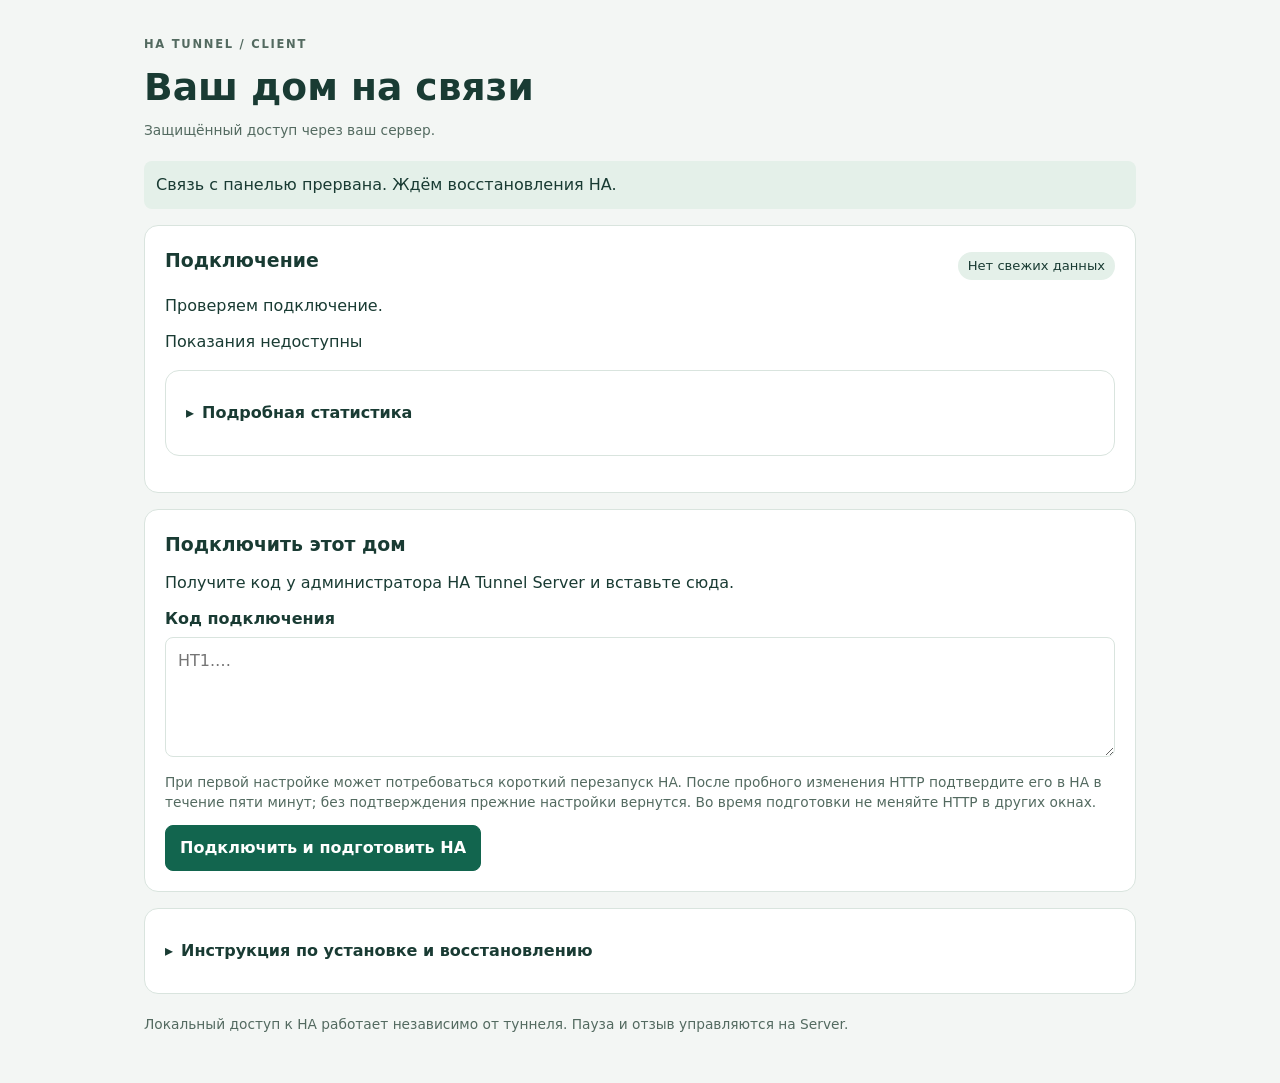
==== verification/client/app/templates/index.html @ 2f97a594 "Fix authorization, restore, resource limits and release verification for 0.3.2" ====
<!doctype html>
<html lang="ru"><head><meta charset="utf-8"><meta name="viewport" content="width=device-width,initial-scale=1"><title>HA Tunnel · Client</title><link rel="stylesheet" href="style.css"><script src="app.js" defer></script></head>
<body><main><header><p class="eyebrow">HA TUNNEL / CLIENT</p><h1>Ваш дом на связи</h1><p class="hint">Защищённый доступ через ваш сервер.</p></header><p id="notice" role="alert"></p>
<section><div class="section-title"><h2>Подключение</h2><span id="badge" class="badge">Загрузка…</span></div><p id="status" role="status" aria-live="polite">Проверяем подключение.</p><a id="address" hidden target="_blank" rel="noopener noreferrer"></a><p id="access" class="brief"></p><div id="telemetry" class="metrics">Показания недоступны</div><details><summary>Подробная статистика</summary><div id="traffic" class="metrics"></div><p id="updated" class="hint"></p><p id="since" class="hint"></p><p class="hint">Приём и передача — со стороны этого Client. Трафик включает проверки связи; шифрование транспорта не учитывается.</p><p id="mqtt-status" class="hint"></p></details></section>
<section id="setup"><h2>Подключить этот дом</h2><p>Получите код у администратора HA Tunnel Server и вставьте сюда.</p><form id="connect"><label for="invitation">Код подключения</label><textarea id="invitation" rows="4" maxlength="2048" spellcheck="false" autocomplete="off" placeholder="HT1.…" required></textarea><p class="hint">При первой настройке может потребоваться короткий перезапуск HA. После пробного изменения HTTP подтвердите его в HA в течение пяти минут; без подтверждения прежние настройки вернутся. Во время подготовки не меняйте HTTP в других окнах.</p><button id="connect-button">Подключить и подготовить HA</button></form></section>
<section id="retry-section" hidden><h2>Привязка сохранена</h2><p>Если подготовка не завершилась, повторите её. Новый код не нужен. При необходимости HA кратко перезапустится.</p><button id="retry">Повторить подготовку</button></section>
<section id="confirm-http" hidden><h2>Подтвердите настройку в Home Assistant</h2><p>Откройте настройки сети и подтвердите работу HTTP в течение пяти минут. После подтверждения Client подключится сам.</p><a href="/config/network" target="_blank" rel="noopener noreferrer">Открыть настройки сети HA</a></section>
<details id="rebind-section" hidden><summary id="rebind-title">Заменить код подключения</summary><p id="rebind-message">Получите новый код того же подключения. Адрес и настройки HA сохранятся.</p><form id="rebind"><label for="replacement">Новый код</label><textarea id="replacement" rows="4" maxlength="2048" autocomplete="off" spellcheck="false" required></textarea><button id="rebind-button">Применить новый код</button></form></details>
<details id="other-section" hidden><summary>Другое подключение</summary><p>Переход на другой сервер или объект заменит привязку этого Client. Настройки HTTP в HA сохранятся. Старое подключение на Server автоматически не удаляется.</p><form id="other"><label for="other-code">Код нового подключения</label><textarea id="other-code" rows="4" maxlength="2048" autocomplete="off" spellcheck="false" required></textarea><label class="check"><input id="other-confirmed" type="checkbox" required>Заменить текущую привязку новым подключением</label><button id="other-button" class="secondary">Заменить подключение</button></form></details>
<details id="help"><summary>Инструкция по установке и восстановлению</summary><div id="help-content">Загрузка инструкции…</div></details><footer>Локальный доступ к HA работает независимо от туннеля. Пауза и отзыв управляются на Server.</footer></main></body></html>
---- verification/client/app/templates/style.css ----
:root{font-family:system-ui,-apple-system,'Segoe UI',sans-serif;color:#193b33;background:#f3f6f4;font-size:16px;line-height:1.5;color-scheme:light dark;--surface:#fff;--line:#d9e4de;--muted:#536a60;--accent:#12654e;--soft:#e4f0e9}*{box-sizing:border-box}body{margin:0}main{max-width:1040px;margin:auto;padding:28px 24px}header{margin-bottom:20px}.eyebrow{font-size:.72rem;letter-spacing:.15em;font-weight:700;color:var(--muted)}h1{font-size:clamp(1.65rem,4vw,2.35rem);line-height:1.2;margin:10px 0}h2{font-size:1.18rem;margin:0 0 12px}h3{font-size:1rem}p{margin:8px 0 12px}.hint,footer,label span{font-size:.86rem;color:var(--muted)}section,details{background:var(--surface);border:1px solid var(--line);border-radius:14px;padding:20px;margin:16px 0}details details,article details{padding:12px;margin:12px 0}summary{cursor:pointer;font-weight:600;min-height:44px;display:flex;align-items:center;gap:8px}summary:before{content:'▸'}details[open]>summary:before{content:'▾'}label{display:block;font-weight:600;margin:12px 0 6px}input,textarea,select{width:100%;min-width:0;padding:11px 12px;border:1px solid var(--line);border-radius:8px;font:inherit;background:var(--surface);color:inherit;min-height:44px}textarea{resize:vertical;overflow-wrap:anywhere}button{min-height:44px;border:1px solid var(--accent);background:var(--accent);color:white;border-radius:8px;padding:10px 14px;font:inherit;font-weight:600;cursor:pointer;white-space:normal}button:disabled{opacity:.5;cursor:default}button:hover:not(:disabled){filter:brightness(.94)}.secondary,nav button{background:transparent;color:var(--accent)}.danger{color:#af3434;border-color:#af3434;background:transparent}.controls,.row,.section-title,nav{display:flex;gap:8px;align-items:center;flex-wrap:wrap}.section-title{justify-content:space-between}.row input{flex:1}.controls{margin:12px 0}.client{padding:16px 0;border-bottom:1px solid var(--line)}.client:last-child{border:0}.card-top{display:flex;gap:12px;align-items:center;justify-content:space-between}.card-top>div{min-width:0}.domain{font-weight:600}.status{font-size:.9rem}.brief{font-size:.86rem;color:var(--muted)}a{color:var(--accent);overflow-wrap:anywhere}nav{padding-bottom:4px;gap:6px}nav button{flex:1;border-color:var(--line);font-size:.9rem}nav button[aria-selected=true]{background:var(--accent);color:white}#notice:not(:empty){padding:12px;background:var(--soft);border-radius:8px}.grid,.duration-fields{display:grid;grid-template-columns:repeat(2,minmax(0,1fr));gap:10px}.grid label,.duration-fields label{margin:0}.duration-fields{grid-template-columns:repeat(3,minmax(0,1fr))}.check{display:flex;gap:10px;align-items:center;font-weight:400}.check input{width:20px;min-height:20px;flex:none}.metrics{display:grid;grid-template-columns:repeat(2,minmax(0,1fr));gap:8px}.metric small{display:block;color:var(--muted)}.metric strong{font-size:.95rem;font-weight:600}dialog{width:min(600px,calc(100% - 24px));max-height:90vh;overflow:auto;border:1px solid var(--line);border-radius:14px;background:var(--surface);color:inherit;padding:20px}dialog::backdrop{background:#10251e80}.journal-item{padding:14px 0;border-bottom:1px solid var(--line)}.journal-item p{margin:4px 0}.badge{display:inline-block;border-radius:20px;padding:4px 10px;background:var(--soft);font-size:.82rem}#help-content{overflow-wrap:anywhere}#help-content pre{white-space:pre-wrap;font:inherit}footer{margin:20px 0}button:focus-visible,input:focus-visible,textarea:focus-visible,a:focus-visible,summary:focus-visible,select:focus-visible{outline:3px solid #cba150;outline-offset:3px}[hidden]{display:none!important}@media(max-width:600px){main{padding:18px 12px}section,details{padding:16px}.duration-fields{grid-template-columns:repeat(2,minmax(0,1fr))}.grid{grid-template-columns:1fr}.card-top{align-items:flex-start}.card-top button{flex:none}.controls button{flex:1}.row button{width:100%}nav{display:grid;grid-template-columns:repeat(2,minmax(0,1fr))}.brief{line-height:1.6}h1{max-width:22ch}}@media(prefers-color-scheme:dark){:root{background:#14231e;color:#e5eee8;--surface:#1d3027;--line:#385044;--muted:#b4c6ba;--accent:#82d6af;--soft:#2a493a}button{background:#246e52;border-color:#82d6af;color:#fff}.secondary,nav button{background:transparent;color:var(--accent)}nav button[aria-selected=true]{background:#246e52;color:white}.danger{color:#ffb2a7;border-color:#ffb2a7}}table{width:100%;border-collapse:collapse;table-layout:fixed;font-size:.85rem}td{border:1px solid var(--line);padding:8px;overflow-wrap:anywhere}
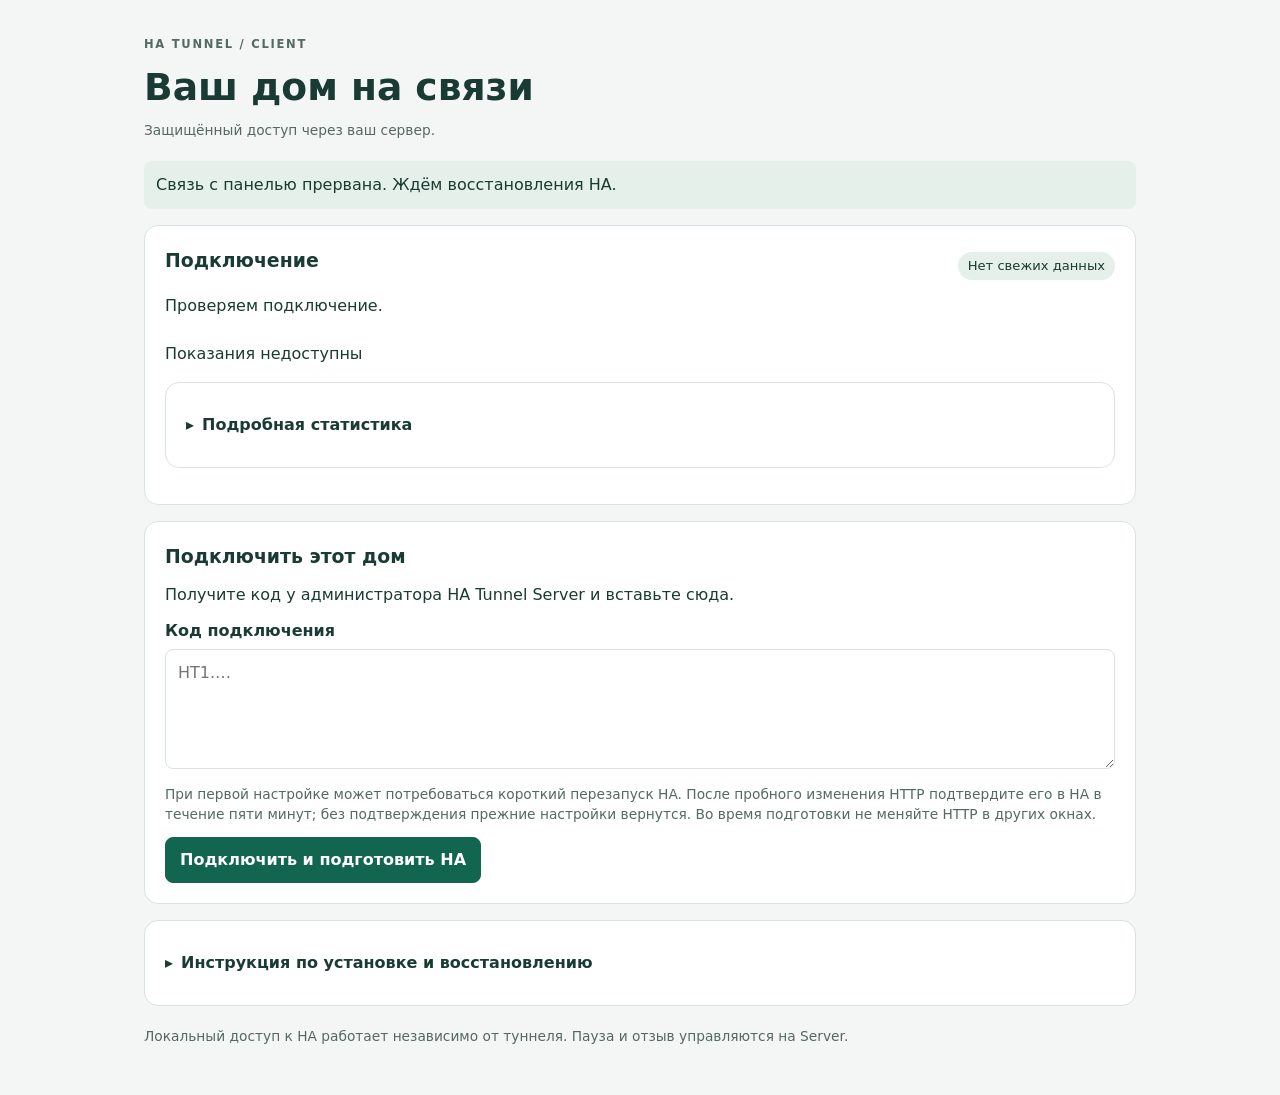
==== commit 021336a9: "feat: calendar subscriptions, diagnostics and domain migration 0.4.0" ====
--- a/verification/client/app/templates/index.html
+++ b/verification/client/app/templates/index.html
@@ -1,7 +1,7 @@
 <!doctype html>
 <html lang="ru"><head><meta charset="utf-8"><meta name="viewport" content="width=device-width,initial-scale=1"><title>HA Tunnel · Client</title><link rel="stylesheet" href="style.css"><script src="app.js" defer></script></head>
 <body><main><header><p class="eyebrow">HA TUNNEL / CLIENT</p><h1>Ваш дом на связи</h1><p class="hint">Защищённый доступ через ваш сервер.</p></header><p id="notice" role="alert"></p>
-<section><div class="section-title"><h2>Подключение</h2><span id="badge" class="badge">Загрузка…</span></div><p id="status" role="status" aria-live="polite">Проверяем подключение.</p><a id="address" hidden target="_blank" rel="noopener noreferrer"></a><p id="access" class="brief"></p><div id="telemetry" class="metrics">Показания недоступны</div><details><summary>Подробная статистика</summary><div id="traffic" class="metrics"></div><p id="updated" class="hint"></p><p id="since" class="hint"></p><p class="hint">Приём и передача — со стороны этого Client. Трафик включает проверки связи; шифрование транспорта не учитывается.</p><p id="mqtt-status" class="hint"></p></details></section>
+<section><div class="section-title"><h2>Подключение</h2><span id="badge" class="badge">Загрузка…</span></div><p id="status" role="status" aria-live="polite">Проверяем подключение.</p><a id="address" hidden target="_blank" rel="noopener noreferrer"></a><p id="access" class="brief"></p><div id="billing" class="metrics"></div><p id="billing-pause" class="brief"></p><p id="billing-updated" class="hint"></p><div id="telemetry" class="metrics">Показания недоступны</div><details><summary>Подробная статистика</summary><div id="traffic" class="metrics"></div><p id="updated" class="hint"></p><p id="since" class="hint"></p><p class="hint">Приём и передача — со стороны этого Client. Трафик включает проверки связи; шифрование транспорта не учитывается.</p><p id="mqtt-status" class="hint"></p></details></section>
 <section id="setup"><h2>Подключить этот дом</h2><p>Получите код у администратора HA Tunnel Server и вставьте сюда.</p><form id="connect"><label for="invitation">Код подключения</label><textarea id="invitation" rows="4" maxlength="2048" spellcheck="false" autocomplete="off" placeholder="HT1.…" required></textarea><p class="hint">При первой настройке может потребоваться короткий перезапуск HA. После пробного изменения HTTP подтвердите его в HA в течение пяти минут; без подтверждения прежние настройки вернутся. Во время подготовки не меняйте HTTP в других окнах.</p><button id="connect-button">Подключить и подготовить HA</button></form></section>
 <section id="retry-section" hidden><h2>Привязка сохранена</h2><p>Если подготовка не завершилась, повторите её. Новый код не нужен. При необходимости HA кратко перезапустится.</p><button id="retry">Повторить подготовку</button></section>
 <section id="confirm-http" hidden><h2>Подтвердите настройку в Home Assistant</h2><p>Откройте настройки сети и подтвердите работу HTTP в течение пяти минут. После подтверждения Client подключится сам.</p><a href="/config/network" target="_blank" rel="noopener noreferrer">Открыть настройки сети HA</a></section>
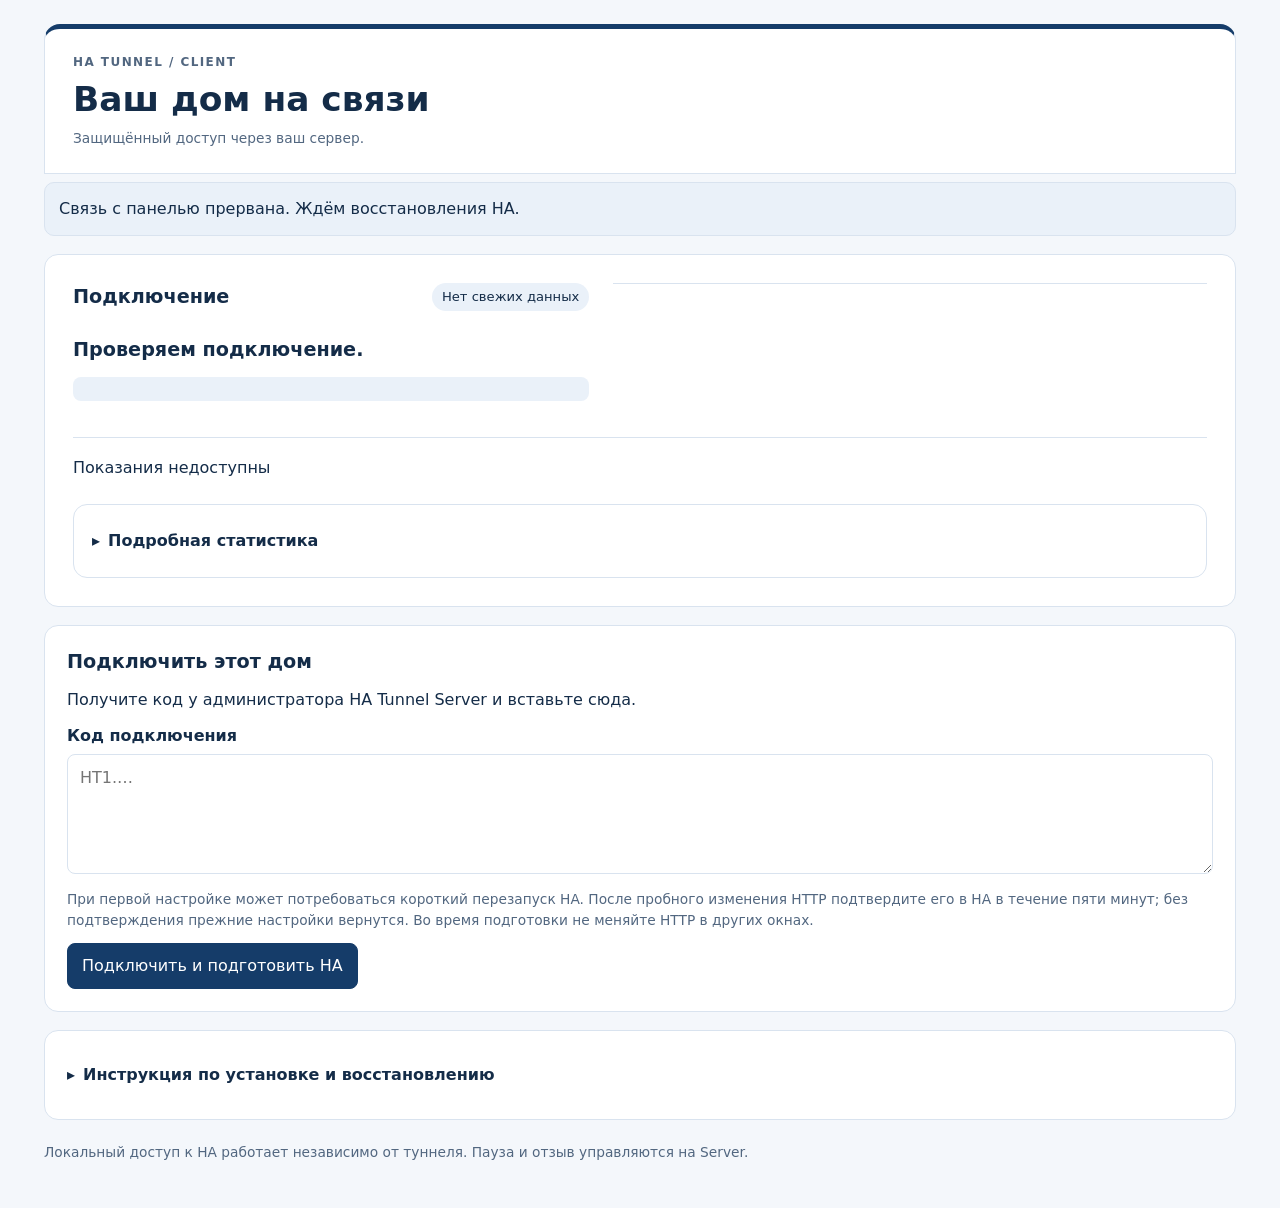
==== commit e4740e93: "feat: navy and white card interface 0.4.1" ====
--- a/verification/client/app/templates/index.html
+++ b/verification/client/app/templates/index.html
@@ -1,7 +1,7 @@
 <!doctype html>
 <html lang="ru"><head><meta charset="utf-8"><meta name="viewport" content="width=device-width,initial-scale=1"><title>HA Tunnel · Client</title><link rel="stylesheet" href="style.css"><script src="app.js" defer></script></head>
 <body><main><header><p class="eyebrow">HA TUNNEL / CLIENT</p><h1>Ваш дом на связи</h1><p class="hint">Защищённый доступ через ваш сервер.</p></header><p id="notice" role="alert"></p>
-<section><div class="section-title"><h2>Подключение</h2><span id="badge" class="badge">Загрузка…</span></div><p id="status" role="status" aria-live="polite">Проверяем подключение.</p><a id="address" hidden target="_blank" rel="noopener noreferrer"></a><p id="access" class="brief"></p><div id="billing" class="metrics"></div><p id="billing-pause" class="brief"></p><p id="billing-updated" class="hint"></p><div id="telemetry" class="metrics">Показания недоступны</div><details><summary>Подробная статистика</summary><div id="traffic" class="metrics"></div><p id="updated" class="hint"></p><p id="since" class="hint"></p><p class="hint">Приём и передача — со стороны этого Client. Трафик включает проверки связи; шифрование транспорта не учитывается.</p><p id="mqtt-status" class="hint"></p></details></section>
+<section class="client-overview"><div class="connection-info"><div class="section-title"><h2>Подключение</h2><span id="badge" class="badge">Загрузка…</span></div><p id="status" role="status" aria-live="polite">Проверяем подключение.</p><a id="address" hidden target="_blank" rel="noopener noreferrer"></a><p id="access" class="brief"></p></div><div class="connection-finance"><div id="billing" class="metrics"></div><p id="billing-pause" class="brief"></p><p id="billing-updated" class="hint"></p></div><div id="telemetry" class="metrics">Показания недоступны</div><details><summary>Подробная статистика</summary><div id="traffic" class="metrics"></div><p id="updated" class="hint"></p><p id="since" class="hint"></p><p class="hint">Приём и передача — со стороны этого Client. Трафик включает проверки связи; шифрование транспорта не учитывается.</p><p id="mqtt-status" class="hint"></p></details></section>
 <section id="setup"><h2>Подключить этот дом</h2><p>Получите код у администратора HA Tunnel Server и вставьте сюда.</p><form id="connect"><label for="invitation">Код подключения</label><textarea id="invitation" rows="4" maxlength="2048" spellcheck="false" autocomplete="off" placeholder="HT1.…" required></textarea><p class="hint">При первой настройке может потребоваться короткий перезапуск HA. После пробного изменения HTTP подтвердите его в HA в течение пяти минут; без подтверждения прежние настройки вернутся. Во время подготовки не меняйте HTTP в других окнах.</p><button id="connect-button">Подключить и подготовить HA</button></form></section>
 <section id="retry-section" hidden><h2>Привязка сохранена</h2><p>Если подготовка не завершилась, повторите её. Новый код не нужен. При необходимости HA кратко перезапустится.</p><button id="retry">Повторить подготовку</button></section>
 <section id="confirm-http" hidden><h2>Подтвердите настройку в Home Assistant</h2><p>Откройте настройки сети и подтвердите работу HTTP в течение пяти минут. После подтверждения Client подключится сам.</p><a href="/config/network" target="_blank" rel="noopener noreferrer">Открыть настройки сети HA</a></section>
--- a/verification/client/app/templates/style.css
+++ b/verification/client/app/templates/style.css
@@ -1 +1,114 @@
-:root{font-family:system-ui,-apple-system,'Segoe UI',sans-serif;color:#193b33;background:#f3f6f4;font-size:16px;line-height:1.5;color-scheme:light dark;--surface:#fff;--line:#d9e4de;--muted:#536a60;--accent:#12654e;--soft:#e4f0e9}*{box-sizing:border-box}body{margin:0}main{max-width:1040px;margin:auto;padding:28px 24px}header{margin-bottom:20px}.eyebrow{font-size:.72rem;letter-spacing:.15em;font-weight:700;color:var(--muted)}h1{font-size:clamp(1.65rem,4vw,2.35rem);line-height:1.2;margin:10px 0}h2{font-size:1.18rem;margin:0 0 12px}h3{font-size:1rem}p{margin:8px 0 12px}.hint,footer,label span{font-size:.86rem;color:var(--muted)}section,details{background:var(--surface);border:1px solid var(--line);border-radius:14px;padding:20px;margin:16px 0}details details,article details{padding:12px;margin:12px 0}summary{cursor:pointer;font-weight:600;min-height:44px;display:flex;align-items:center;gap:8px}summary:before{content:'▸'}details[open]>summary:before{content:'▾'}label{display:block;font-weight:600;margin:12px 0 6px}input,textarea,select{width:100%;min-width:0;padding:11px 12px;border:1px solid var(--line);border-radius:8px;font:inherit;background:var(--surface);color:inherit;min-height:44px}textarea{resize:vertical;overflow-wrap:anywhere}button{min-height:44px;border:1px solid var(--accent);background:var(--accent);color:white;border-radius:8px;padding:10px 14px;font:inherit;font-weight:600;cursor:pointer;white-space:normal}button:disabled{opacity:.5;cursor:default}button:hover:not(:disabled){filter:brightness(.94)}.secondary,nav button{background:transparent;color:var(--accent)}.danger{color:#af3434;border-color:#af3434;background:transparent}.controls,.row,.section-title,nav{display:flex;gap:8px;align-items:center;flex-wrap:wrap}.section-title{justify-content:space-between}.row input{flex:1}.controls{margin:12px 0}.client{padding:16px 0;border-bottom:1px solid var(--line)}.client:last-child{border:0}.card-top{display:flex;gap:12px;align-items:center;justify-content:space-between}.card-top>div{min-width:0}.domain{font-weight:600}.status{font-size:.9rem}.brief{font-size:.86rem;color:var(--muted)}a{color:var(--accent);overflow-wrap:anywhere}nav{padding-bottom:4px;gap:6px}nav button{flex:1;border-color:var(--line);font-size:.9rem}nav button[aria-selected=true]{background:var(--accent);color:white}#notice:not(:empty){padding:12px;background:var(--soft);border-radius:8px}.grid,.duration-fields{display:grid;grid-template-columns:repeat(2,minmax(0,1fr));gap:10px}.grid label,.duration-fields label{margin:0}.duration-fields{grid-template-columns:repeat(3,minmax(0,1fr))}.check{display:flex;gap:10px;align-items:center;font-weight:400}.check input{width:20px;min-height:20px;flex:none}.metrics{display:grid;grid-template-columns:repeat(2,minmax(0,1fr));gap:8px}.metric small{display:block;color:var(--muted)}.metric strong{font-size:.95rem;font-weight:600}dialog{width:min(600px,calc(100% - 24px));max-height:90vh;overflow:auto;border:1px solid var(--line);border-radius:14px;background:var(--surface);color:inherit;padding:20px}dialog::backdrop{background:#10251e80}.journal-item{padding:14px 0;border-bottom:1px solid var(--line)}.journal-item p{margin:4px 0}.badge{display:inline-block;border-radius:20px;padding:4px 10px;background:var(--soft);font-size:.82rem}#help-content{overflow-wrap:anywhere}#help-content pre{white-space:pre-wrap;font:inherit}footer{margin:20px 0}button:focus-visible,input:focus-visible,textarea:focus-visible,a:focus-visible,summary:focus-visible,select:focus-visible{outline:3px solid #cba150;outline-offset:3px}[hidden]{display:none!important}@media(max-width:600px){main{padding:18px 12px}section,details{padding:16px}.duration-fields{grid-template-columns:repeat(2,minmax(0,1fr))}.grid{grid-template-columns:1fr}.card-top{align-items:flex-start}.card-top button{flex:none}.controls button{flex:1}.row button{width:100%}nav{display:grid;grid-template-columns:repeat(2,minmax(0,1fr))}.brief{line-height:1.6}h1{max-width:22ch}}@media(prefers-color-scheme:dark){:root{background:#14231e;color:#e5eee8;--surface:#1d3027;--line:#385044;--muted:#b4c6ba;--accent:#82d6af;--soft:#2a493a}button{background:#246e52;border-color:#82d6af;color:#fff}.secondary,nav button{background:transparent;color:var(--accent)}nav button[aria-selected=true]{background:#246e52;color:white}.danger{color:#ffb2a7;border-color:#ffb2a7}}table{width:100%;border-collapse:collapse;table-layout:fixed;font-size:.85rem}td{border:1px solid var(--line);padding:8px;overflow-wrap:anywhere}
+:root {
+  font-family: "Segoe UI", system-ui, -apple-system, sans-serif;
+  font-size: 16px;
+  line-height: 1.5;
+  color-scheme: light;
+  color: #142c48;
+  background: #f4f7fb;
+  --surface: #fff;
+  --line: #d9e3ef;
+  --muted: #526780;
+  --accent: #153c69;
+  --soft: #eaf1f9;
+}
+* { box-sizing: border-box; }
+body { margin: 0; }
+main { max-width: 1240px; margin: auto; padding: 24px; }
+header { background: var(--surface); border: 1px solid var(--line); border-top: 5px solid var(--accent); border-radius: 16px 16px 0 0; padding: 24px 28px; }
+.eyebrow { font-size: .75rem; letter-spacing: .12em; font-weight: 600; color: var(--muted); margin: 0 0 8px; }
+h1 { font-size: clamp(1.65rem, 4vw, 2.15rem); font-weight: 600; line-height: 1.2; margin: 8px 0; }
+h2 { font-size: 1.2rem; font-weight: 600; margin: 0 0 12px; }
+h3 { font-size: 1rem; font-weight: 600; }
+p { margin: 8px 0 12px; }
+.hint, footer, label span { font-size: .86rem; color: var(--muted); }
+header .hint { margin-bottom: 0; }
+nav { display: flex; flex-wrap: wrap; gap: 6px; padding: 12px 20px; background: var(--surface); border: 1px solid var(--line); border-top: 0; border-radius: 0 0 16px 16px; }
+section, details { background: var(--surface); border: 1px solid var(--line); border-radius: 14px; padding: 22px; margin: 18px 0; min-width: 0; }
+details details, article details { padding: 14px; margin: 14px 0 0; border-radius: 10px; }
+summary { cursor: pointer; font-weight: 600; min-height: 44px; display: flex; align-items: center; gap: 8px; overflow-wrap: anywhere; }
+summary::before { content: '▸'; flex: none; }
+details[open] > summary::before { content: '▾'; }
+label { display: block; font-weight: 600; margin: 12px 0 6px; }
+input, textarea, select { width: 100%; min-width: 0; max-width: 100%; padding: 11px 12px; border: 1px solid var(--line); border-radius: 8px; font: inherit; background: var(--surface); color: inherit; min-height: 44px; }
+textarea { resize: vertical; overflow-wrap: anywhere; }
+button { min-height: 44px; max-width: 100%; border: 1px solid var(--accent); background: var(--accent); color: #fff; border-radius: 8px; padding: 10px 14px; font: inherit; font-weight: 500; cursor: pointer; white-space: normal; overflow-wrap: anywhere; }
+button:disabled { opacity: .55; cursor: default; }
+button:hover:not(:disabled) { filter: brightness(.94); }
+.secondary, nav button { background: var(--surface); color: var(--accent); border-color: var(--line); }
+.danger { color: #a22838; border-color: #a22838; background: var(--surface); }
+.controls, .row, .section-title { display: flex; gap: 10px; align-items: center; flex-wrap: wrap; }
+.section-title { justify-content: space-between; }
+.section-title h2 { margin: 0; }
+.row input { flex: 1 1 180px; }
+.controls { margin: 12px 0; }
+.controls > label { flex: 1 1 180px; min-width: 0; margin: 0; }
+.controls > button { flex: 0 1 auto; }
+nav button { flex: 0 1 auto; font-size: .9rem; border-color: transparent; }
+nav button[aria-selected="true"] { background: var(--accent); color: #fff; }
+#notice:not(:empty) { padding: 14px; background: var(--soft); border: 1px solid var(--line); border-radius: 10px; overflow-wrap: anywhere; }
+#connections > section { background: transparent; border: 0; padding: 0; }
+#clients, #archived-clients { display: grid; grid-template-columns: repeat(3, minmax(0, 1fr)); gap: 18px; align-items: start; }
+.client { min-width: 0; background: var(--surface); padding: 22px; border: 1px solid var(--line); border-radius: 14px; }
+.card-top { display: flex; gap: 10px; align-items: flex-start; justify-content: space-between; flex-wrap: wrap; }
+.card-top > div { min-width: 0; flex: 1 1 190px; }
+.card-top > button { background: var(--soft); color: var(--accent); border-color: var(--line); }
+.domain { display: block; font-weight: 600; }
+.status { display: inline-block; font-size: .82rem; background: var(--soft); border-radius: 16px; padding: 4px 9px; }
+.brief { font-size: .86rem; color: var(--muted); overflow-wrap: anywhere; }
+a { color: var(--accent); overflow-wrap: anywhere; }
+.grid, .duration-fields { display: grid; grid-template-columns: repeat(2, minmax(0, 1fr)); gap: 12px; }
+.grid label, .duration-fields label { margin: 0; min-width: 0; }
+.duration-fields { grid-template-columns: repeat(3, minmax(0, 1fr)); }
+.check { display: flex; gap: 10px; align-items: center; font-weight: 400; }
+.check input { width: 20px; min-height: 20px; flex: none; }
+.metrics { display: grid; grid-template-columns: repeat(2, minmax(0, 1fr)); gap: 14px; }
+.metric { min-width: 0; overflow-wrap: anywhere; }
+.metric small { display: block; color: var(--muted); font-size: .78rem; margin-bottom: 4px; }
+.metric strong { display: block; font-size: 1rem; font-weight: 600; font-variant-numeric: tabular-nums; }
+.billing-overview { margin: 18px 0; padding: 16px 0; border-top: 1px solid var(--line); border-bottom: 1px solid var(--line); }
+.billing-overview .metric strong { font-size: .96rem; }
+.client-overview { display: grid; grid-template-columns: minmax(0, 1fr) minmax(0, 1.15fr); gap: 24px; padding: 28px; }
+.connection-info, .connection-finance { min-width: 0; }
+.connection-info #address { display: block; font-weight: 600; margin: 20px 0; }
+.connection-info #status { font-size: 1.2rem; font-weight: 600; margin-top: 24px; }
+.connection-info #access { padding: 12px 16px; background: var(--soft); border-radius: 8px; }
+.connection-finance #billing { border-top: 1px solid var(--line); }
+.connection-finance #billing .metric { padding: 16px 0; border-bottom: 1px solid var(--line); }
+.connection-finance #billing .metric strong { font-size: 1.2rem; }
+.client-overview > #telemetry, .client-overview > details { grid-column: 1 / -1; }
+.client-overview > #telemetry { grid-template-columns: repeat(3, minmax(0, 1fr)); border-top: 1px solid var(--line); padding-top: 18px; }
+.client-overview > details { margin: 0; padding: 14px 18px; }
+.empty { grid-column: 1 / -1; }
+dialog { width: min(600px, calc(100% - 24px)); max-height: 90vh; overflow: auto; border: 1px solid var(--line); border-radius: 14px; background: var(--surface); color: inherit; padding: 24px; }
+dialog::backdrop { background: #102e5580; }
+.journal-item { padding: 16px 0; border-bottom: 1px solid var(--line); overflow-wrap: anywhere; }
+.journal-item p { margin: 4px 0; }
+.badge { display: inline-block; border-radius: 20px; padding: 4px 10px; background: var(--soft); font-size: .82rem; }
+#help-content { overflow-wrap: anywhere; }
+#help-content pre { white-space: pre-wrap; font: inherit; }
+footer { margin: 22px 0; }
+button:focus-visible, input:focus-visible, textarea:focus-visible, a:focus-visible, summary:focus-visible, select:focus-visible { outline: 3px solid #477fbc; outline-offset: 3px; }
+[hidden] { display: none !important; }
+table { width: 100%; border-collapse: collapse; table-layout: fixed; font-size: .85rem; }
+td { border: 1px solid var(--line); padding: 8px; overflow-wrap: anywhere; }
+@media (max-width: 940px) {
+  #clients, #archived-clients { grid-template-columns: repeat(2, minmax(0, 1fr)); }
+}
+@media (max-width: 720px) {
+  main { padding: 16px 12px; }
+  header { padding: 20px; }
+  nav { padding: 10px; }
+  nav button { flex: 1 1 125px; }
+  #clients, #archived-clients { grid-template-columns: minmax(0, 1fr); }
+  section, details, .client { padding: 18px; }
+  .client-overview { grid-template-columns: minmax(0, 1fr); gap: 18px; }
+  .grid { grid-template-columns: minmax(0, 1fr); }
+  .duration-fields { grid-template-columns: repeat(2, minmax(0, 1fr)); }
+  .controls > button { flex: 1 1 150px; }
+  .row button { width: 100%; }
+  .client-overview > #telemetry { grid-template-columns: repeat(2, minmax(0, 1fr)); }
+}
+
+@media (max-width: 420px) {
+  .billing-overview, .connection-finance #billing { grid-template-columns: minmax(0, 1fr); }
+}
